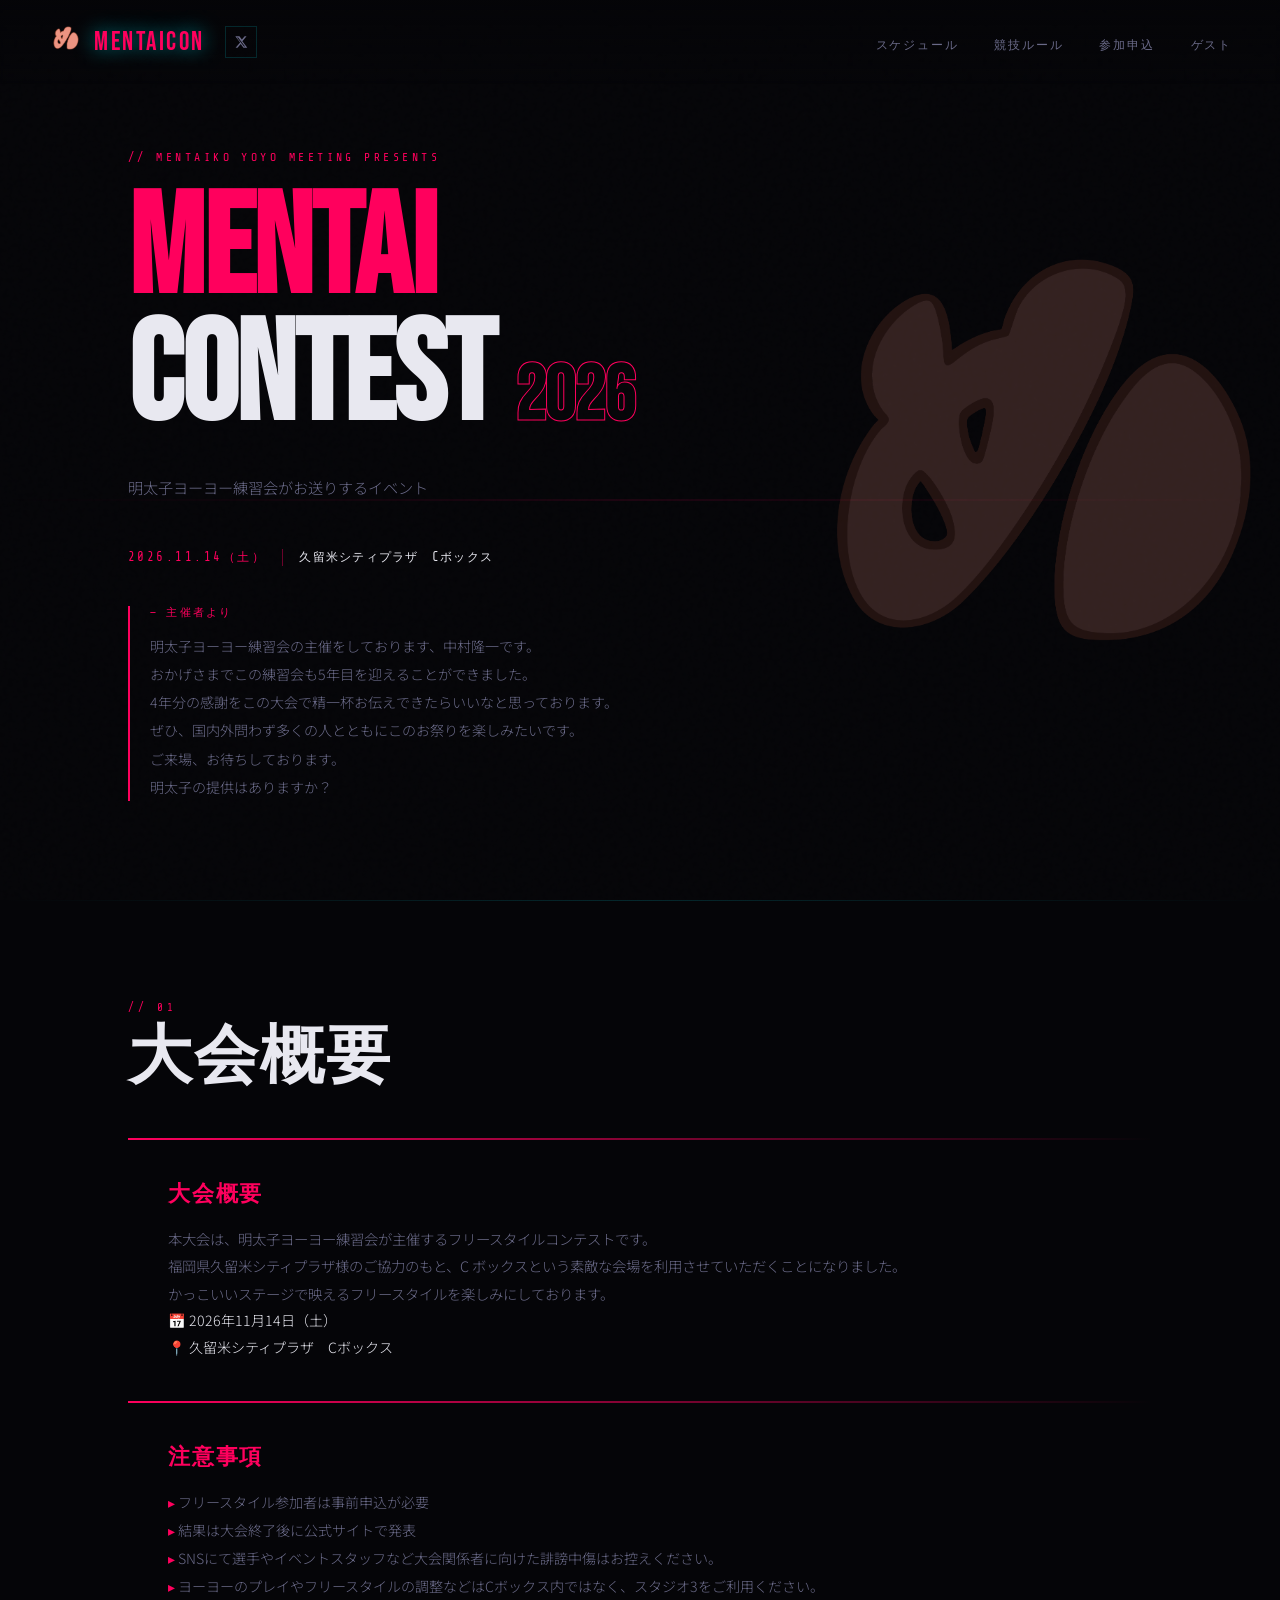
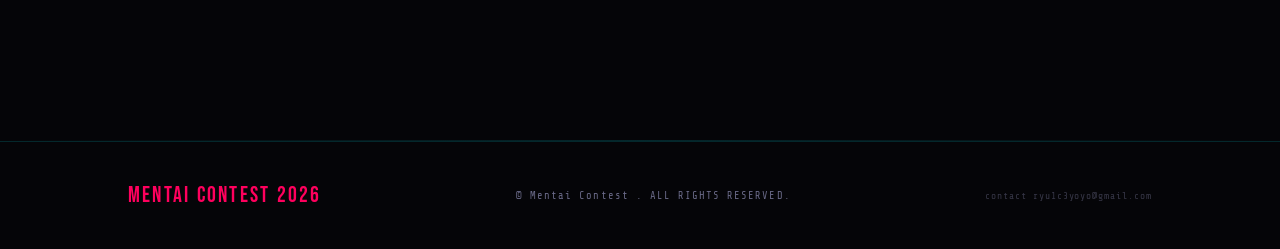
==== index.html @ aa9f78b6 "Add files via upload" ====
<!DOCTYPE html>

<html lang="ja">
<head>
<meta charset="utf-8"/>
<meta content="width=device-width, initial-scale=1.0" name="viewport"/>
<title>明太コンテスト 2026</title>
<link href="https://fonts.googleapis.com/css2?family=Bebas+Neue&amp;family=Noto+Sans+JP:wght@300;400;700&amp;family=Share+Tech+Mono&amp;display=swap" rel="stylesheet"/>


<link href="style.css" rel="stylesheet"/></head>

<body>

<!-- NAV -->
<nav>
<div class="nav-logo">
   <a href="index.html" class="nav-logo-link">
   <img alt="MC" class="nav-logo-img" src="mentaiko_logo_color_BGtouka.png"/>
   </a>
<span class="nav-logo-text">MentaiCon</span>
</div>
<div class="nav-sns">
<!-- <a href="https://www.instagram.com/アカウント名" target="_blank" class="sns-btn" aria-label="Instagram">
      <svg viewBox="0 0 24 24" fill="none" stroke="currentColor" stroke-width="1.5">
        <rect x="2" y="2" width="20" height="20" rx="5" ry="5"/>
        <circle cx="12" cy="12" r="4"/>
        <circle cx="17.5" cy="6.5" r="1" fill="currentColor" stroke="none"/>
      </svg>
    </a>-->
<a aria-label="X" class="sns-btn" href="https://x.com/mentaicontest?s=11" target="_blank">
<svg fill="currentColor" viewbox="0 0 24 24">
<path d="M18.244 2.25h3.308l-7.227 8.26 8.502 11.24H16.17l-4.714-6.231-5.401 6.231H2.742l7.73-8.835L2.25 2.25h6.988l4.265 5.638L18.244 2.25zm-1.161 17.52h1.833L7.084 4.126H5.117z"></path>
</svg>
</a>
</div>
<ul class="nav-links">
<!--<li><a href="overview.html">大会概要</a></li>-->
<li><a href="schedule.html">スケジュール</a></li>
<li><a href="rules.html">競技ルール</a></li>
<li><a href="entry.html">参加申込</a></li>
<li><a href="judges.html">ゲスト</a></li>
</ul>
<!-- ハンバーガーボタン -->
<div class="hamburger" id="hamburger">
<span></span>
<span></span>
<span></span>
</div>
</nav>
<!-- モバイルメニュー -->
<div class="mobile-menu" id="mobileMenu">
<!--<a href="overview.html" onclick="closeMenu()">大会概要</a>-->
<a href="schedule.html" onclick="closeMenu()">スケジュール</a>
<a href="rules.html" onclick="closeMenu()">競技ルール</a>
<a href="entry.html" onclick="closeMenu()">参加申込</a>
<a href="judges.html" onclick="closeMenu()">ゲスト</a>
</div>
<!-- HERO -->
<section class="hero" id="top">
<div class="scanline"></div>
<div class="yoyo-bg-wrap">
<img alt="" class="yoyo-bg" src="mentaiko_logo_color_BGtouka.png"/>
</div>
<div class="hero-label">// Mentaiko YoYo meeting presents</div>
<h1 class="hero-title">
<span>Mentai</span>
    Contest <span class="year">2026</span>
</h1>
<p class="hero-sub">明太子ヨーヨー練習会がお送りするイベント</p>
<div class="hero-venue">
<span class="hero-venue-date">2026.11.14（土）</span>
<span class="hero-venue-place">久留米シティプラザ　Cボックス</span>
</div>
<div class="hero-message">
<div class="hero-message-label">— 主催者より</div>
<p class="hero-message-text">
    明太子ヨーヨー練習会の主催をしております、中村隆一です。<br/>
    おかげさまでこの練習会も5年目を迎えることができました。<br/>
    4年分の感謝をこの大会で精一杯お伝えできたらいいなと思っております。<br/>
    ぜひ、国内外問わず多くの人とともにこのお祭りを楽しみたいです。<br/>
    ご来場、お待ちしております。<br/>
    明太子の提供はありますか？
  </p>
</div>
</section>
<div class="divider"></div>
<!-- OVERVIEW -->
<section id="overview">
<div class="section-label">// 01</div>
<h2 class="section-title">大会概要</h2>
<!--<div class="overview-grid">-->
<div class="overview-card">
<h3>大会概要</h3>
<p>本大会は、明太子ヨーヨー練習会が主催するフリースタイルコンテストです。<br/>
         福岡県久留米シティプラザ様のご協力のもと、C ボックスという素敵な会場を利用させていただくことになりました。<br/>
         かっこいいステージで映えるフリースタイルを楽しみにしております。
         <br/>
</p>
<p style="color:var(--text); font-size:0.88rem;">
        📅 2026年11月14日（土）<br/>
        📍 久留米シティプラザ　Cボックス<br/>
</p>
</div>
<div class="overview-card">
<h3>注意事項</h3>
<ul>
<li>フリースタイル参加者は事前申込が必要</li>
<li>結果は大会終了後に公式サイトで発表</li>
<li>SNSにて選手やイベントスタッフなど大会関係者に向けた誹謗中傷はお控えください。</li>
<li>ヨーヨーのプレイやフリースタイルの調整などはCボックス内ではなく、スタジオ3をご利用ください。</li>
</ul>
</div>
</div>
</section>
<div class="divider"></div>

<!-- FOOTER -->
<footer>
<div class="logo">Mentai Contest 2026</div>
<p>© Mentai Contest . ALL RIGHTS RESERVED.</p>
<p style="font-size:0.6rem; color: rgba(106,106,136,0.5);">contact ryu1c3yoyo@gmail.com</p>
</footer>

<script src="script.js"></script></body>
</html>
---- style.css ----
*, *::before, *::after { box-sizing: border-box; margin: 0; padding: 0; }

    :root {
      --bg: #050508;
      --surface: #050508;
      --card: #050508;
      --accent: #ff005d;
      --accent2: #ff005d;
      --gold: #ffd24a;
      --text: #e8e8f0;
      --muted: #6a6a88;
      --border: rgba(0,240,255,0.15);
    }

    html { scroll-behavior: smooth; }

    body {
      background: var(--bg);
      color: var(--text);
      font-family: 'Noto Sans JP', sans-serif;
      font-weight: 300;
      overflow-x: hidden;
      cursor: auto
    }

    /* Custom cursor */
    .cursor {
      position: fixed;
      width: 10px; height: 10px;
      background: var(--accent);
      border-radius: 50%;
      pointer-events: none;
      z-index: 9999;
      transform: translate(-50%, -50%);
      transition: transform 0.1s, width 0.2s, height 0.2s, background 0.2s;
      mix-blend-mode: screen;
    }
    .cursor-ring {
      position: fixed;
      width: 36px; height: 36px;
      border: 1px solid var(--accent);
      border-radius: 50%;
      pointer-events: none;
      z-index: 9998;
      transform: translate(-50%, -50%);
      transition: transform 0.10s ease-out, width 0.2s, height 0.2s;
      opacity: 0.5;
    }

    /* Noise overlay */
    body::before {
      content: '';
      position: fixed;
      inset: 0;
      background-image: url("data:image/svg+xml,%3Csvg viewBox='0 0 200 200' xmlns='http://www.w3.org/2000/svg'%3E%3Cfilter id='n'%3E%3CfeTurbulence type='fractalNoise' baseFrequency='0.9' numOctaves='4' stitchTiles='stitch'/%3E%3C/filter%3E%3Crect width='100%25' height='100%25' filter='url(%23n)' opacity='0.04'/%3E%3C/svg%3E");
      pointer-events: none;
      z-index: 0;
      opacity: 0.4;
    }


    /* NAV */
    nav {
      position: fixed;
      top: 0; left: 0; right: 0;
      z-index: 100;
      display: flex;
      align-items: center;
      justify-content: space-between;
      padding: 20px 48px;
      background: linear-gradient(to bottom, rgba(5,5,8,0.95), transparent);
      backdrop-filter: blur(2px);
    }
    .nav-logo {
      display: flex;
      align-items: center;
      gap: 10px;
      font-family: 'Bebas Neue', sans-serif;
      font-size: 1.6rem;
      letter-spacing: 0.1em;
      color: var(--accent);
      text-shadow: 0 0 20px rgba(0,240,255,0.6);
     }
    .nav-logo-img {
      width: 36px;
      height: 36px;
      object-fit: contain;
      mix-blend-mode: screen;
    }
    .nav-logo-text {
      color: var(--accent);
    }
    .nav-links { display: flex; gap: 36px; list-style: none; }
    .nav-links a {
      font-family: 'Share Tech Mono', monospace;
      font-size: 0.75rem;
      letter-spacing: 0.15em;
      color: var(--muted);
      text-decoration: none;
      text-transform: uppercase;
      transition: color 0.2s;
    }
    .nav-links a:hover { color: var(--accent); }
    .nav-sns {
  display: flex;
  align-items: center;
  gap: 8px;
  margin-right: auto;
  margin-left: 20px;
}
.sns-btn {
  display: flex;
  align-items: center;
  justify-content: center;
  width: 32px;
  height: 32px;
  border: 1px solid var(--border);
  color: var(--muted);
  transition: all 0.2s;
  text-decoration: none;
}
.sns-btn svg {
  width: 14px;
  height: 14px;
}
.sns-btn:hover {
  border-color: #ff005d;
  color: #ff005d;
}

@media (max-width: 768px) {
  .nav-sns {
    margin-left: 12px;
    gap: 6px;
  }
  .sns-btn {
    width: 28px;
    height: 28px;
  }
  .sns-btn svg {
    width: 12px;
    height: 12px;
  }
}
    /* ハンバーガーメニュー */
.hamburger {
  display: none;
  flex-direction: column;
  gap: 5px;
  cursor: pointer;
  padding: 4px;
  z-index: 200;
}
.hamburger span {
  display: block;
  width: 24px;
  height: 2px;
  background: var(--text);
  transition: all 0.3s;
}
.hamburger.open span:nth-child(1) {
  transform: translateY(7px) rotate(45deg);
}
.hamburger.open span:nth-child(2) {
  opacity: 0;
}
.hamburger.open span:nth-child(3) {
  transform: translateY(-7px) rotate(-45deg);
}

.mobile-menu {
  display: none;
  position: fixed;
  top: 0; left: 0; right: 0; bottom: 0;
  background: rgba(5, 5, 8, 0.97);
  z-index: 150;
  flex-direction: column;
  align-items: center;
  justify-content: center;
  gap: 40px;
}
.mobile-menu.open {
  display: flex;
}
.mobile-menu a {
  font-family: 'Bebas Neue', sans-serif;
  font-size: 2.5rem;
  letter-spacing: 0.15em;
  color: var(--text);
  text-decoration: none;
  transition: color 0.2s;
}
.mobile-menu a:hover {
  color: #ff005d;
}


    /* HERO */
    .hero {
      position: relative;
      min-height: 100vh;
      display: flex;
      flex-direction: column;
      justify-content: center;
      align-items: flex-start;
      padding: 0 10vw;
      padding-top: 100px; /* ← 追加 */
      overflow: hidden;
    }
    .hero-message {
      max-width: 540px;
      margin-bottom: 48px;
      opacity: 0;
      animation: fadeUp 0.8s 0.9s forwards;
      border-left: 2px solid #ff005d;
      padding-left: 20px;
    }
    .hero-message-label {
      font-family: 'Share Tech Mono', monospace;
      font-size: 0.68rem;
      letter-spacing: 0.2em;
      color: #ff005d;
      margin-bottom: 12px;
      text-transform: uppercase;
    }
    .hero-message-text {
      font-size: 0.88rem;
      color: var(--muted);
      line-height: 2;
    }

    /* Spinning yoyo graphic */
    .yoyo-bg-wrap {
      position: absolute;
      right: -5vw;
      top: 50%;
      transform: translateY(-50%);
      width: min(60vw, 600px);
      height: min(60vw, 600px);
      pointer-events: none;
      overflow: hidden;
    }
    .yoyo-bg {
      width: 100%;
      height: 100%;
      opacity: 0.2;   /* 一時的に見やすい値に */
      animation: spin 10s linear infinite;
      object-fit: contain; 
      mix-blend-mode: screen;    /* 白を飛ばす（背景が暗い場合向け）*/
    }
    @keyframes spin { to { transform: rotate(360deg); } }

    .hero-label {
      font-family: 'Share Tech Mono', monospace;
      font-size: 0.72rem;
      letter-spacing: 0.3em;
      color: var(--accent);
      text-transform: uppercase;
      margin-bottom: 24px;
      opacity: 0;
      animation: fadeUp 0.8s 0.2s forwards;
    }
    .hero-title {
      font-family: 'Bebas Neue', sans-serif;
      font-size: clamp(4rem, 11vw, 10rem);
      line-height: 0.9;
      letter-spacing: -0.01em;
      margin-bottom: 32px;
      opacity: 0;
      animation: fadeUp 0.8s 0.4s forwards;
    }
    .hero-title span { color: var(--accent); display: block; }
    .hero-title .year {
      color: transparent;
      -webkit-text-stroke: 1px #ff005d;
      font-size: 0.55em;
      display: inline;
    }
    .hero-sub {
      font-size: 0.95rem;
      color: var(--muted);
      max-width: 440px;
      line-height: 1.8;
      margin-bottom: 48px;
      opacity: 0;
      animation: fadeUp 0.8s 0.6s forwards;
    }
    .hero-cta {
      display: flex; gap: 16px;
      opacity: 0;
      animation: fadeUp 0.8s 0.8s forwards;
    }
    .btn {
      font-family: 'Share Tech Mono', monospace;
      font-size: 0.78rem;
      letter-spacing: 0.15em;
      text-transform: uppercase;
      padding: 14px 32px;
      border: none;
      cursor: pointer;
      text-decoration: none;
      transition: all 0.2s;
      display: inline-block;
    }
    .btn-primary {
      background: var(--accent);
      color: var(--bg);
      clip-path: polygon(0 0, calc(100% - 10px) 0, 100% 10px, 100% 100%, 10px 100%, 0 calc(100% - 10px));
    }
    .btn-primary:hover { background: #fff; box-shadow: 0 0 30px rgba(0,240,255,0.5); }
    .btn-ghost {
      background: transparent;
      color: var(--text);
      border: 1px solid var(--border);
    }
    .btn-ghost:hover { border-color: var(--accent); color: var(--accent); }

    .hero-stats {
      position: absolute;
      bottom: 48px; right: 10vw;
      display: flex; gap: 48px;
      opacity: 0;
      animation: fadeUp 0.8s 1s forwards;
    }
    .stat-item { text-align: right; }
    .stat-num {
      font-family: 'Bebas Neue', sans-serif;
      font-size: 2.8rem;
      color: var(--accent);
      line-height: 1;
    }
    .stat-label {
      font-family: 'Share Tech Mono', monospace;
      font-size: 0.65rem;
      letter-spacing: 0.2em;
      color: var(--muted);
      text-transform: uppercase;
    }

    @keyframes fadeUp {
      from { opacity: 0; transform: translateY(24px); }
      to { opacity: 1; transform: translateY(0); }
    }

    /* Scanline */
    .scanline {
      position: absolute;
      left: 0; right: 0;
      height: 2px;
      background: linear-gradient(to right, transparent, var(--accent), transparent);
      opacity: 0.1;
      animation: scanDown 6s linear infinite;
    }
    @keyframes scanDown {
      from { top: 0; }
      to { top: 100%; }
    }

    /* SECTIONS */
    section {
      position: relative;
      z-index: 1;
      padding: 100px 10vw;
    }

    .section-label {
      font-family: 'Share Tech Mono', monospace;
      font-size: 0.68rem;
      letter-spacing: 0.35em;
      color: var(--accent2);
      text-transform: uppercase;
      margin-bottom: 12px;
    }
    .section-title {
      font-family: 'Bebas Neue', sans-serif;
      font-size: clamp(2.4rem, 5vw, 4rem);
      letter-spacing: 0.03em;
      margin-bottom: 48px;
      line-height: 1;
    }

    /* DIVIDER */
    .divider {
      width: 100%;
      height: 1px;
      background: linear-gradient(to right, transparent, var(--border), transparent);
    }
    .hero-venue {
  display: flex;
  align-items: center;
  gap: 16px;
  margin-bottom: 40px;
  opacity: 0;
  animation: fadeUp 0.8s 0.7s forwards;
}
.hero-venue-date {
  font-family: 'Share Tech Mono', monospace;
  font-size: 0.78rem;
  letter-spacing: 0.2em;
  color: #ff005d;
}
.hero-venue-sep {
  color: var(--muted);
  font-size: 0.8rem;
}
.hero-venue-place {
  font-family: 'Share Tech Mono', monospace;
  font-size: 0.78rem;
  letter-spacing: 0.1em;
  color: var(--text);
  border-left: 1px solid rgba(255,0,93,0.4);
  padding-left: 16px;
}

    /* RULES SECTION */
    #rules { background: var(--bg); }

    .rules-hero {
      display: grid;
      grid-template-columns: 1fr 1fr;
      gap: 24px;
      margin-bottom: 24px;
    }

    .rule-card {
      background: var(--card);
      padding: 36px;
      position: relative;
      overflow: hidden;
      transition: transform 0.3s;
    }
    .rule-card:hover { transform: translateY(-4px); }
    .rule-card::before {
      content: '';
      position: absolute;
      top: 0; left: 0; right: 0;
      height: 2px;
      background: linear-gradient(to right, #ff005d, transparent);
    }
.rule-card.full-width {
  grid-column: 1 / -1;
}

.rule-card-header {
  display: flex;
  align-items: center;
  gap: 12px;
  margin-bottom: 20px;
}
.rule-number {
  font-family: 'Bebas Neue', sans-serif;
  font-size: 2.5rem;
  color: #ff005d;
  line-height: 1;
}
.rule-card-header-text h3 {
  font-family: 'Bebas Neue', sans-serif;
  font-size: 1.4rem;
  letter-spacing: 0.08em;
  color: #ff005d;
  line-height: 1;
}
.rule-card-header-text .rule-sub {
  font-family: 'Share Tech Mono', monospace;
  font-size: 0.68rem;
  letter-spacing: 0.1em;
  color: var(--muted);
  margin-top: 4px;
}

.rule-list {
  list-style: none;
  color: var(--muted);
  font-size: 0.88rem;
  line-height: 2;
}
.rule-list li {
  border-bottom: 1px solid var(--border);
  padding: 8px 0;
  display: flex;
  align-items: flex-start;
  gap: 8px;
}
.rule-list li:last-child { border-bottom: none; }
.rule-list li::before {
  
  color: #ff005d;
  flex-shrink: 0;
  margin-top: 2px;
}
.rule-list li strong {
  color: var(--text);
}

.rule-highlight {
  background: rgba(255, 0, 93, 0.08);
  border: 1px solid rgba(255, 0, 93, 0.3);
  padding: 12px 16px;
  margin: 16px 0;
  font-family: 'Share Tech Mono', monospace;
  font-size: 0.8rem;
  color: #ff005d;
  letter-spacing: 0.05em;
  display: flex;
  align-items: center;
  gap: 10px;
}
.rule-highlight::before {
  content: '★';
  font-size: 1rem;
}

.rule-badge-row {
  display: flex;
  flex-wrap: wrap;
  gap: 8px;
  margin-top: 12px;
}
.rule-badge {
  font-family: 'Share Tech Mono', monospace;
  font-size: 0.65rem;
  letter-spacing: 0.1em;
  padding: 4px 12px;
  border: 1px solid #ff005d;
  color: #ff005d;
}
.rule-badge.muted {
  border-color: var(--muted);
  color: var(--muted);
}
.rule-badge.gold {
  border-color: var(--gold);
  color: var(--gold);
}

.common-rules {
  display: grid;
  grid-template-columns: repeat(auto-fit, minmax(200px, 1fr));
  gap: 12px;
  margin-top: 20px;
}
.common-rule-item {
  background: rgba(255,0,93,0.05);
  border-left: 2px solid #ff005d;
  padding: 12px 16px;
  font-size: 0.83rem;
  color: var(--muted);
  line-height: 1.7;
}
.common-rule-item strong {
  color: var(--text);
  display: block;
  margin-bottom: 4px;
  font-family: 'Share Tech Mono', monospace;
  font-size: 0.7rem;
  letter-spacing: 0.1em;
  color: #ff005d;
}

.penalty-box {
  background: rgba(255,0,0,0.06);
  border: 1px solid rgba(255,0,0,0.3);
  padding: 16px 20px;
  margin-top: 20px;
  font-size: 0.85rem;
  color: var(--muted);
  line-height: 1.9;
}
.penalty-box .penalty-title {
  font-family: 'Share Tech Mono', monospace;
  font-size: 0.7rem;
  letter-spacing: 0.15em;
  color: #ff4444;
  margin-bottom: 8px;
  text-transform: uppercase;
}

.bonus-box {
  background: rgba(255, 210, 74, 0.06);
  border: 1px solid rgba(255, 210, 74, 0.3);
  padding: 16px 20px;
  margin-top: 12px;
  font-size: 0.85rem;
  color: var(--muted);
  line-height: 1.9;
}
.bonus-box .bonus-title {
  font-family: 'Share Tech Mono', monospace;
  font-size: 0.7rem;
  letter-spacing: 0.15em;
  color: var(--gold);
  margin-bottom: 8px;
  text-transform: uppercase;
}
.rules-comment {
  margin-top: 32px;
  
  padding: 24px 28px;
  background: rgba(255, 0, 93, 0.04);
  max-width: 800px;
}
.rules-comment-label {
  font-family: 'Share Tech Mono', monospace;
  font-size: 0.68rem;
  letter-spacing: 0.2em;
  color: #ff005d;
  margin-bottom: 12px;
  text-transform: uppercase;
}
.rules-comment-text {
  font-size: 0.88rem;
  color: var(--muted);
  line-height: 2;
}
.order-flow {
  display: flex;
  align-items: center;
  gap: 12px;
  margin-top: 16px;
  flex-wrap: wrap;
}
.order-block {
  font-family: 'Share Tech Mono', monospace;
  font-size: 0.72rem;
  letter-spacing: 0.08em;
  padding: 10px 20px;
  border: 1px solid rgba(255,0,93,0.4);
  color: var(--text);
  text-align: center;
}
.order-block span {
  display: block;
  font-size: 0.6rem;
  margin-top: 4px;
}
.order-arrow {
  color: #ff005d;
  font-size: 1.2rem;
}

@media (max-width: 768px) {
  .order-flow {
    gap: 8px;
  }
  .order-block {
    padding: 8px 12px;
    font-size: 0.65rem;
  }
}

@media (max-width: 768px) {
  .rules-hero { grid-template-columns: 1fr; }
  .rule-card.full-width { grid-column: 1; }
  .common-rules { grid-template-columns: 1fr; }
}

    /* OVERVIEW + RULES */
    .overview-grid {
      display: grid;
      grid-template-columns: 1fr 1fr;
      gap: 2px;
    }
    .overview-card {
      background: var(--card);
      padding: 40px;
      position: relative;
      overflow: hidden;
      transition: transform 0.3s;
    }
    .overview-card:hover { transform: translateY(-4px); }
    .overview-card::before {
      content: '';
      position: absolute;
      top: 0; left: 0; right: 0;
      height: 2px;
      background: linear-gradient(to right, var(--accent), transparent);
    }
    .overview-card h3 {
      font-family: 'Bebas Neue', sans-serif;
      font-size: 1.4rem;
      letter-spacing: 0.08em;
      color: var(--accent);
      margin-bottom: 16px;
    }
    .overview-card p {
      color: var(--muted);
      line-height: 1.9;
      font-size: 0.9rem;
    }
    .overview-card ul {
      list-style: none;
      color: var(--muted);
      font-size: 0.88rem;
      line-height: 2;
    }
    .overview-card ul li::before {
      content: '▸ ';
      color: var(--accent);
    }
    .cat-tag {
      display: inline-block;
      font-family: 'Share Tech Mono', monospace;
      font-size: 0.68rem;
      letter-spacing: 0.1em;
      padding: 4px 10px;
      border: 1px solid var(--accent);
      color: var(--accent);
      margin: 4px 4px 4px 0;
    }

    /* SCHEDULE */
    #schedule { background: var(--surface); }
    .schedule-list { display: flex; flex-direction: column; gap: 2px; }
    .schedule-item {
      display: grid;
      grid-template-columns: 140px 1fr auto;
      align-items: center;
      gap: 32px;
      padding: 24px 32px;
      background: var(--card);
      border-left: 2px solid transparent;
      transition: border-color 0.2s, background 0.2s;
    }
    .schedule-item:hover { border-left-color: var(--accent); background: #151520; }
    .schedule-date {
      font-family: 'Bebas Neue', sans-serif;
      font-size: 1.1rem;
      letter-spacing: 0.1em;
      color: var(--accent);
    }
    .schedule-name {
      font-size: 0.92rem;
      font-weight: 700;
      color: var(--text);
    }
    .schedule-detail {
      font-family: 'Share Tech Mono', monospace;
      font-size: 0.7rem;
      color: var(--muted);
      margin-top: 4px;
      letter-spacing: 0.05em;
    }
    .schedule-status {
      font-family: 'Share Tech Mono', monospace;
      font-size: 0.68rem;
      letter-spacing: 0.1em;
      padding: 6px 14px;
      white-space: nowrap;
    }
    .status-open { border: 1px solid #00ff9f; color: #00ff9f; }
    .status-soon { border: 1px solid var(--gold); color: var(--gold); }
    .status-closed { border: 1px solid var(--muted); color: var(--muted); }



    /* ENTRY */
    #entry { background: var(--bg); }
    .entry-wrap {
      display: grid;
      grid-template-columns: 1fr 1fr;
      gap: 60px;
      align-items: start;
    }
    .entry-info p {
      color: var(--muted);
      line-height: 1.9;
      font-size: 0.9rem;
      margin-bottom: 24px;
    }
    .fee-table { width: 100%; border-collapse: collapse; }
    .fee-table th, .fee-table td {
      padding: 12px 16px;
      font-size: 0.85rem;
      text-align: left;
      border-bottom: 1px solid var(--border);
    }
    .fee-table th {
      font-family: 'Share Tech Mono', monospace;
      font-size: 0.68rem;
      letter-spacing: 0.15em;
      color: var(--accent);
      text-transform: uppercase;
    }
    .fee-table td { color: var(--muted); }
    .entry-form { display: flex; flex-direction: column; gap: 16px; }
    .form-group { display: flex; flex-direction: column; gap: 6px; }
    .form-group label {
      font-family: 'Share Tech Mono', monospace;
      font-size: 0.68rem;
      letter-spacing: 0.15em;
      color: var(--accent);
      text-transform: uppercase;
    }
    .form-group input, .form-group select {
      background: var(--card);
      border: 1px solid var(--border);
      color: var(--text);
      padding: 12px 16px;
      font-family: 'Noto Sans JP', sans-serif;
      font-size: 0.88rem;
      outline: none;
      transition: border-color 0.2s;
    }
    .form-group input:focus, .form-group select:focus { border-color: var(--accent); }
    .form-group select option { background: var(--card); }
    .form-group input::placeholder,
    .form-group select::placeholder {color: rgba(106, 106, 136, 0.4);
    }
    .form-row { display: grid; grid-template-columns: 1fr 1fr; gap: 16px; }



    /* RESULTS */
    #results { background: var(--surface); }
    .results-tabs {
      display: flex; gap: 2px; margin-bottom: 2px;
    }
    .tab-btn {
      font-family: 'Share Tech Mono', monospace;
      font-size: 0.72rem;
      letter-spacing: 0.15em;
      text-transform: uppercase;
      padding: 10px 24px;
      background: var(--card);
      border: none;
      color: var(--muted);
      cursor: pointer;
      transition: all 0.2s;
    }
    .tab-btn.active { background: var(--accent); color: var(--bg); }
    .results-table-wrap { overflow-x: auto; }
    .results-table { width: 100%; border-collapse: collapse; }
    .results-table th {
      font-family: 'Share Tech Mono', monospace;
      font-size: 0.65rem;
      letter-spacing: 0.2em;
      text-transform: uppercase;
      color: var(--accent);
      padding: 14px 20px;
      text-align: left;
      background: var(--card);
      border-bottom: 2px solid var(--border);
    }
    .results-table td {
      padding: 14px 20px;
      font-size: 0.88rem;
      color: var(--muted);
      border-bottom: 1px solid var(--border);
      transition: background 0.15s;
    }
    .results-table tr:hover td { background: rgba(0,240,255,0.04); }
    .rank-1 { color: var(--gold) !important; font-weight: 700; }
    .rank-2 { color: #c0c0c0 !important; font-weight: 700; }
    .rank-3 { color: #cd7f32 !important; font-weight: 700; }
    .rank-medal { font-size: 1.1rem; }
    .player-name { color: var(--text) !important; font-weight: 700; }
    .score-val {
      font-family: 'Share Tech Mono', monospace;
      font-size: 0.9rem;
      color: var(--accent) !important;
    }
    .hidden { display: none; }



    /* JUDGES SECTION */
#judges { background: var(--surface); }

.judges-grid {
  display: grid;
  grid-template-columns: repeat(auto-fit, minmax(280px, 1fr));
  gap: 24px;
}

.judge-card {
  background: var(--card);
  position: relative;
  overflow: hidden;
  transition: transform 0.3s;
}
.judge-card:hover { transform: translateY(-6px); }
.judge-card::before {
  content: '';
  position: absolute;
  top: 0; left: 0; right: 0;
  height: 2px;
  background: linear-gradient(to right, #ff005d, transparent);
}

.judge-photo {
  width: 100%;
  aspect-ratio: 1 / 1;
  object-fit: cover;
  display: block;
  filter: grayscale(20%);
  transition: filter 0.3s;
}
.judge-card:hover .judge-photo { filter: grayscale(0%); }

.judge-photo-placeholder {
  width: 100%;
  aspect-ratio: 1 / 1;
  background: var(--surface);
  display: flex;
  align-items: center;
  justify-content: center;
  font-family: 'Bebas Neue', sans-serif;
  font-size: 4rem;
  color: rgba(255,0,93,0.2);
  letter-spacing: 0.1em;
}

.judge-body {
  padding: 28px;
}

.judge-name {
  font-family: 'Bebas Neue', sans-serif;
  font-size: 1.6rem;
  letter-spacing: 0.08em;
  color: var(--text);
  line-height: 1;
  margin-bottom: 4px;
}
.judge-name-sub {
  font-family: 'Share Tech Mono', monospace;
  font-size: 0.68rem;
  letter-spacing: 0.15em;
  color: #ff005d;
  text-transform: uppercase;
  margin-bottom: 16px;
}

.judge-career {
  display: flex;
  flex-direction: column;
  gap: 6px;
  margin-bottom: 20px;
  padding-bottom: 20px;
  border-bottom: 1px solid var(--border);
}
.judge-career-item {
  display: flex;
  align-items: flex-start;
  gap: 8px;
  font-size: 0.8rem;
  color: var(--muted);
  line-height: 1.5;
}
.judge-career-item::before {
  content: '▸';
  color: #ff005d;
  flex-shrink: 0;
  font-size: 0.7rem;
  margin-top: 2px;
}

.judge-bio {
  font-size: 0.85rem;
  color: var(--muted);
  line-height: 1.9;
}

.judge-tags {
  display: flex;
  flex-wrap: wrap;
  gap: 6px;
  margin-top: 16px;
}
.judge-tag {
  font-family: 'Share Tech Mono', monospace;
  font-size: 0.62rem;
  letter-spacing: 0.1em;
  padding: 3px 10px;
  border: 1px solid rgba(255,0,93,0.4);
  color: #ff005d;
}

@media (max-width: 768px) {
  .judges-grid { grid-template-columns: 1fr; }
}


    /* FOOTER */
    footer {
      position: relative; z-index: 1;
      padding: 40px 10vw;
      border-top: 1px solid var(--border);
      display: flex;
      justify-content: space-between;
      align-items: center;
    }
    footer .logo {
      font-family: 'Bebas Neue', sans-serif;
      font-size: 1.4rem;
      color: var(--accent);
      letter-spacing: 0.1em;
    }
    footer p {
      font-family: 'Share Tech Mono', monospace;
      font-size: 0.65rem;
      color: var(--muted);
      letter-spacing: 0.1em;
    }

    /* Glitch line decoration */
    .glitch-line {
      height: 1px;
      background: var(--accent2);
      width: 60px;
      margin-bottom: 20px;
      position: relative;
    }
    .glitch-line::after {
      content: '';
      position: absolute;
      top: 4px; left: 12px;
      height: 1px;
      width: 24px;
      background: var(--accent);
    }

    @media (max-width: 768px) {
      nav { padding: 16px 24px; }
      .nav-links { display: none; }
      section { padding: 64px 24px; }
      .hero { padding: 0 24px; }
      .hero-stats { right: 24px; gap: 24px; }
      .stat-num { font-size: 1.8rem; }
      .overview-grid { grid-template-columns: 1fr; }
      .entry-wrap { grid-template-columns: 1fr; gap: 32px; }
      .schedule-item { grid-template-columns: 100px 1fr; }
      .schedule-item {
        grid-template-columns: 80px 1fr;
        gap: 12px;
       padding: 16px;
      }
      .schedule-status {
         grid-column: 2;
         justify-self: start;
         margin-top: 4px;
         font-size: 0.62rem;
         padding: 4px 10px;
      }
      footer { flex-direction: column; gap: 16px; text-align: center; }
      .hamburger { display: flex; }
      .nav-links { display: none; }
      .yoyo-bg-wrap {
        width: 80vw;
        height: 80vw;
        right: 50%;
        top: 50%;
        transform: translate(50%, -50%);
        opacity: 0.5;
        overflow: hidden;
  }

  .yoyo-bg {
    width: 100%;
    height: 100%;
    object-fit: contain;
    mix-blend-mode: screen;
  }
    }
    .upcoming-box {
  display: flex;
  flex-direction: column;
  align-items: center;
  justify-content: center;
  padding: 80px 0;
  border: 1px solid var(--border);
}

.upcoming-text {
  font-family: 'Bebas Neue', sans-serif;
  font-size: clamp(3rem, 8vw, 6rem);
  letter-spacing: 0.2em;
  color: transparent;
  -webkit-text-stroke: 1px rgba(255, 0, 93, 0.4);
  animation: pulse 2s ease-in-out infinite;
}

.upcoming-sub {
  font-family: 'Share Tech Mono', monospace;
  font-size: 0.72rem;
  letter-spacing: 0.3em;
  color: var(--muted);
  margin-top: 16px;
  text-transform: uppercase;
}

@keyframes pulse {
  0%, 100% { opacity: 0.4; }
  50% { opacity: 1; }
}
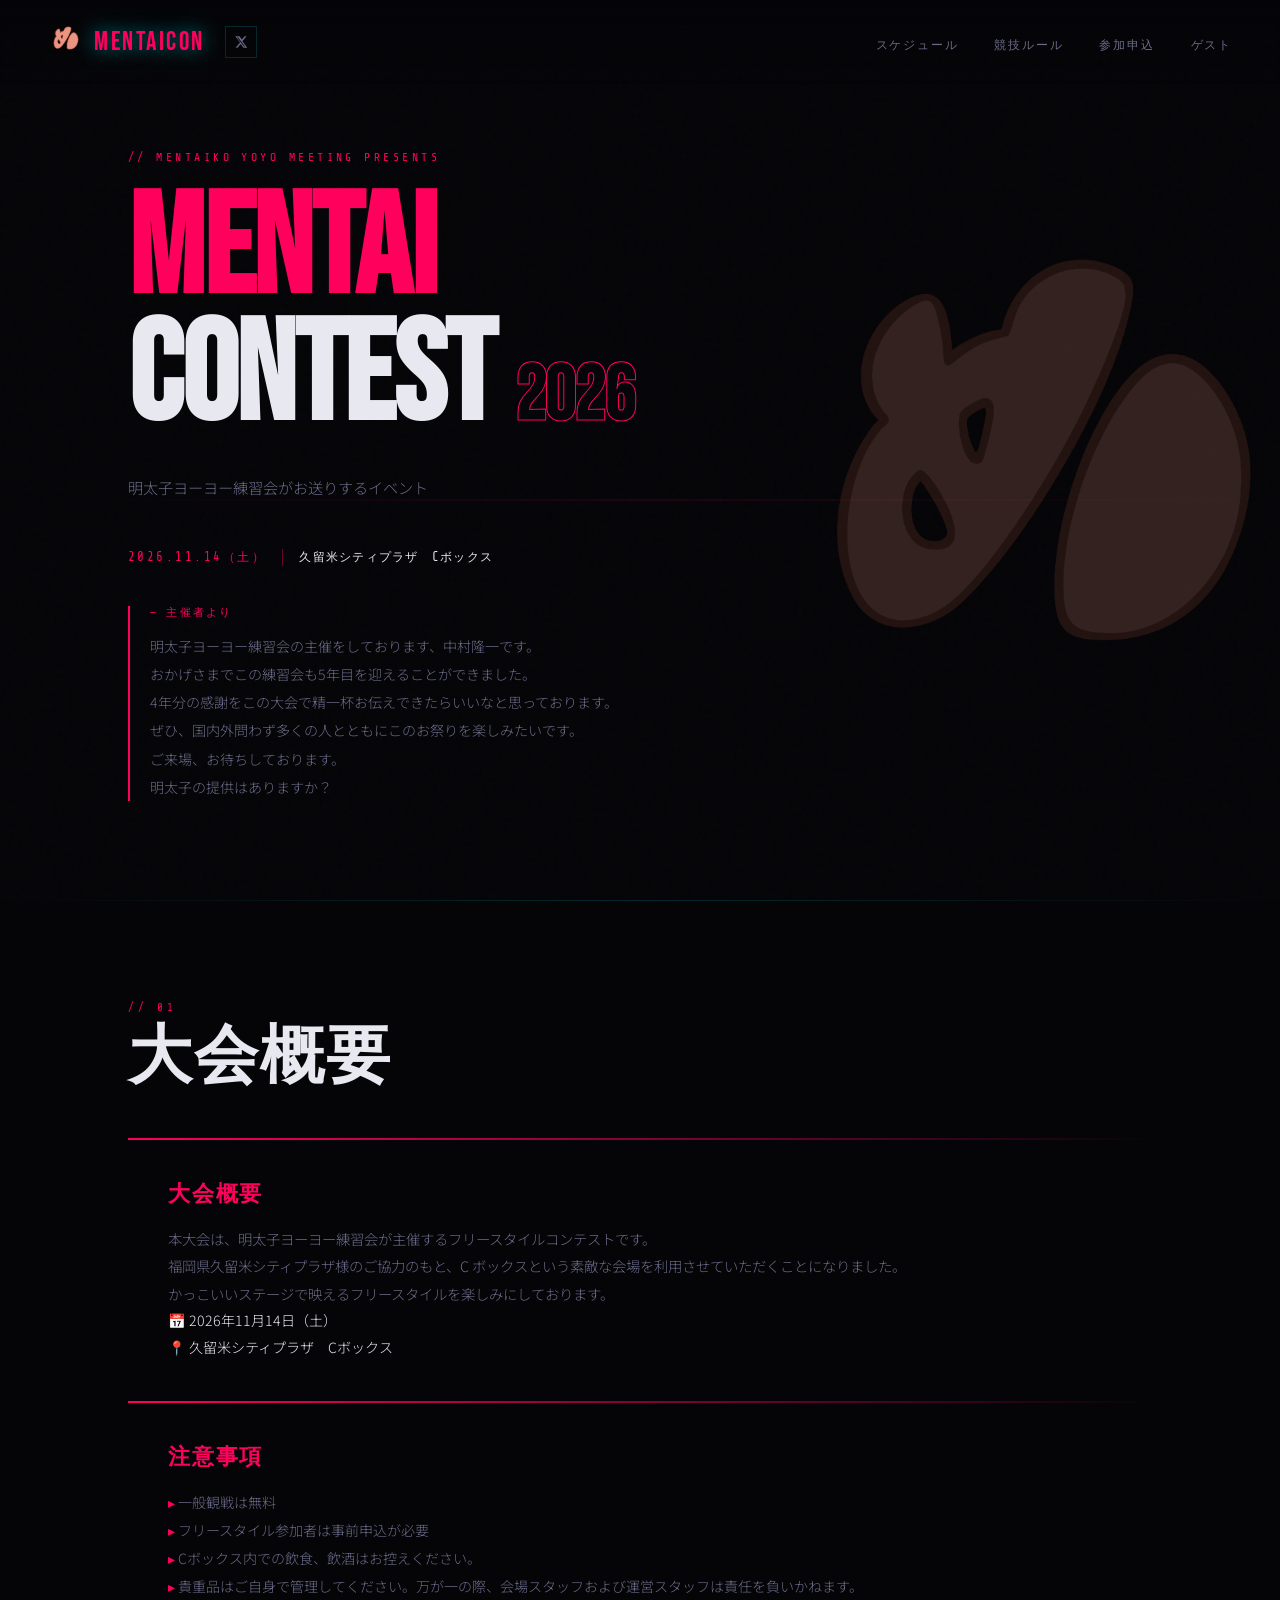
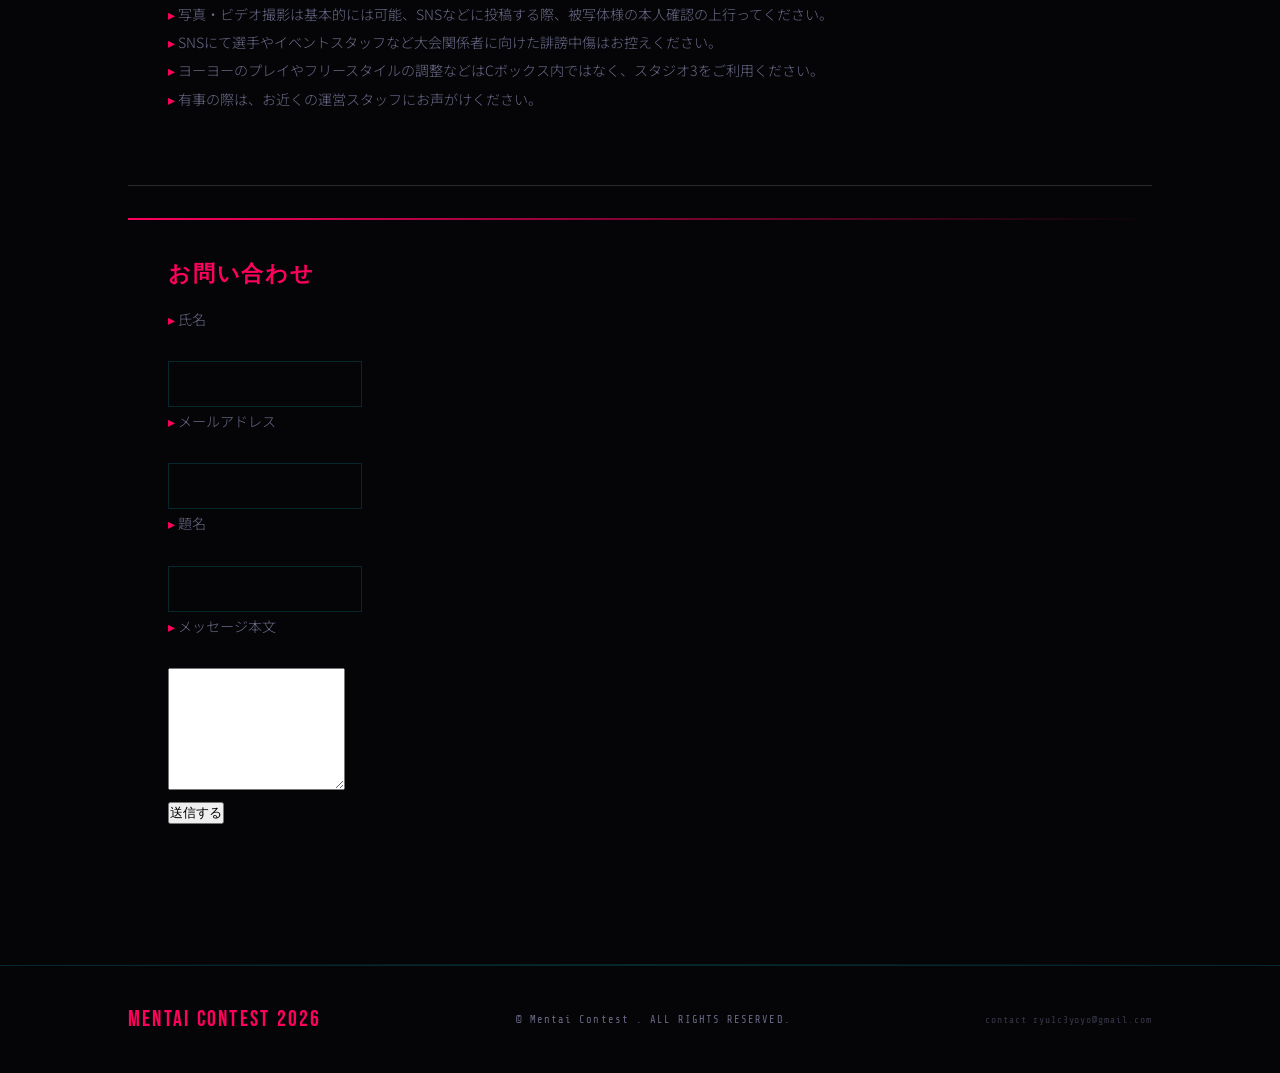
==== commit 27864620: "Update index.html" ====
--- a/index.html
+++ b/index.html
@@ -85,6 +85,8 @@
 </div>
 </section>
 <div class="divider"></div>
+
+
 <!-- OVERVIEW -->
 <section id="overview">
 <div class="section-label">// 01</div>
@@ -105,11 +107,61 @@
 <div class="overview-card">
 <h3>注意事項</h3>
 <ul>
+<li>一般観戦は無料</li>
 <li>フリースタイル参加者は事前申込が必要</li>
-<li>結果は大会終了後に公式サイトで発表</li>
+<li>Cボックス内での飲食、飲酒はお控えください。</li>
+<li>貴重品はご自身で管理してください。万が一の際、会場スタッフおよび運営スタッフは責任を負いかねます。</li>
+<li>写真・ビデオ撮影は基本的には可能、SNSなどに投稿する際、被写体様の本人確認の上行ってください。</li>
 <li>SNSにて選手やイベントスタッフなど大会関係者に向けた誹謗中傷はお控えください。</li>
 <li>ヨーヨーのプレイやフリースタイルの調整などはCボックス内ではなく、スタジオ3をご利用ください。</li>
+<li>有事の際は、お近くの運営スタッフにお声がけください。</li>
 </ul>
+</div>
+<hr style="margin:2rem 0; border:0; border-top:1px solid rgba(255,255,255,0.15);">
+
+<div class="overview-card">
+<!-- お問い合わせ -->
+<h3>お問い合わせ</h3>
+
+<form action="https://formsubmit.co/ryu1c3yoyo@gmail.com" method="POST">
+
+  <!-- スパム対策 -->
+  <input type="hidden" name="_captcha" value="false">
+
+  <!-- 送信後のページ（必要に応じて変更） -->
+  <!-- <input type="hidden" name="_next" value="https://mentaicontest.com/thanks.html"> -->
+
+  <div class="form-group">
+    <ul>
+    <li>氏名</li><br>
+    <input type="text" name="名前" required>
+    </ul>
+  </div>
+
+  <div class="form-group">
+    <ul>
+    <li>メールアドレス</li><br>
+    <input type="email" name="メールアドレス" required>
+    </ul>
+  </div>
+
+  <div class="form-group">
+    <ul>
+    <li>題名</li><br>
+    <input type="text" name="件名" required>
+    </ul>
+  </div>
+
+  <div class="form-group">
+    <ul>
+    <li>メッセージ本文</li><br>
+    <textarea name="本文" rows="8" required></textarea>
+    </ul>
+  </div>
+
+  <button type="submit">送信する</button>
+
+</form>
 </div>
 </div>
 </section>
@@ -123,4 +175,4 @@
 </footer>
 
 <script src="script.js"></script></body>
-</html>+</html>
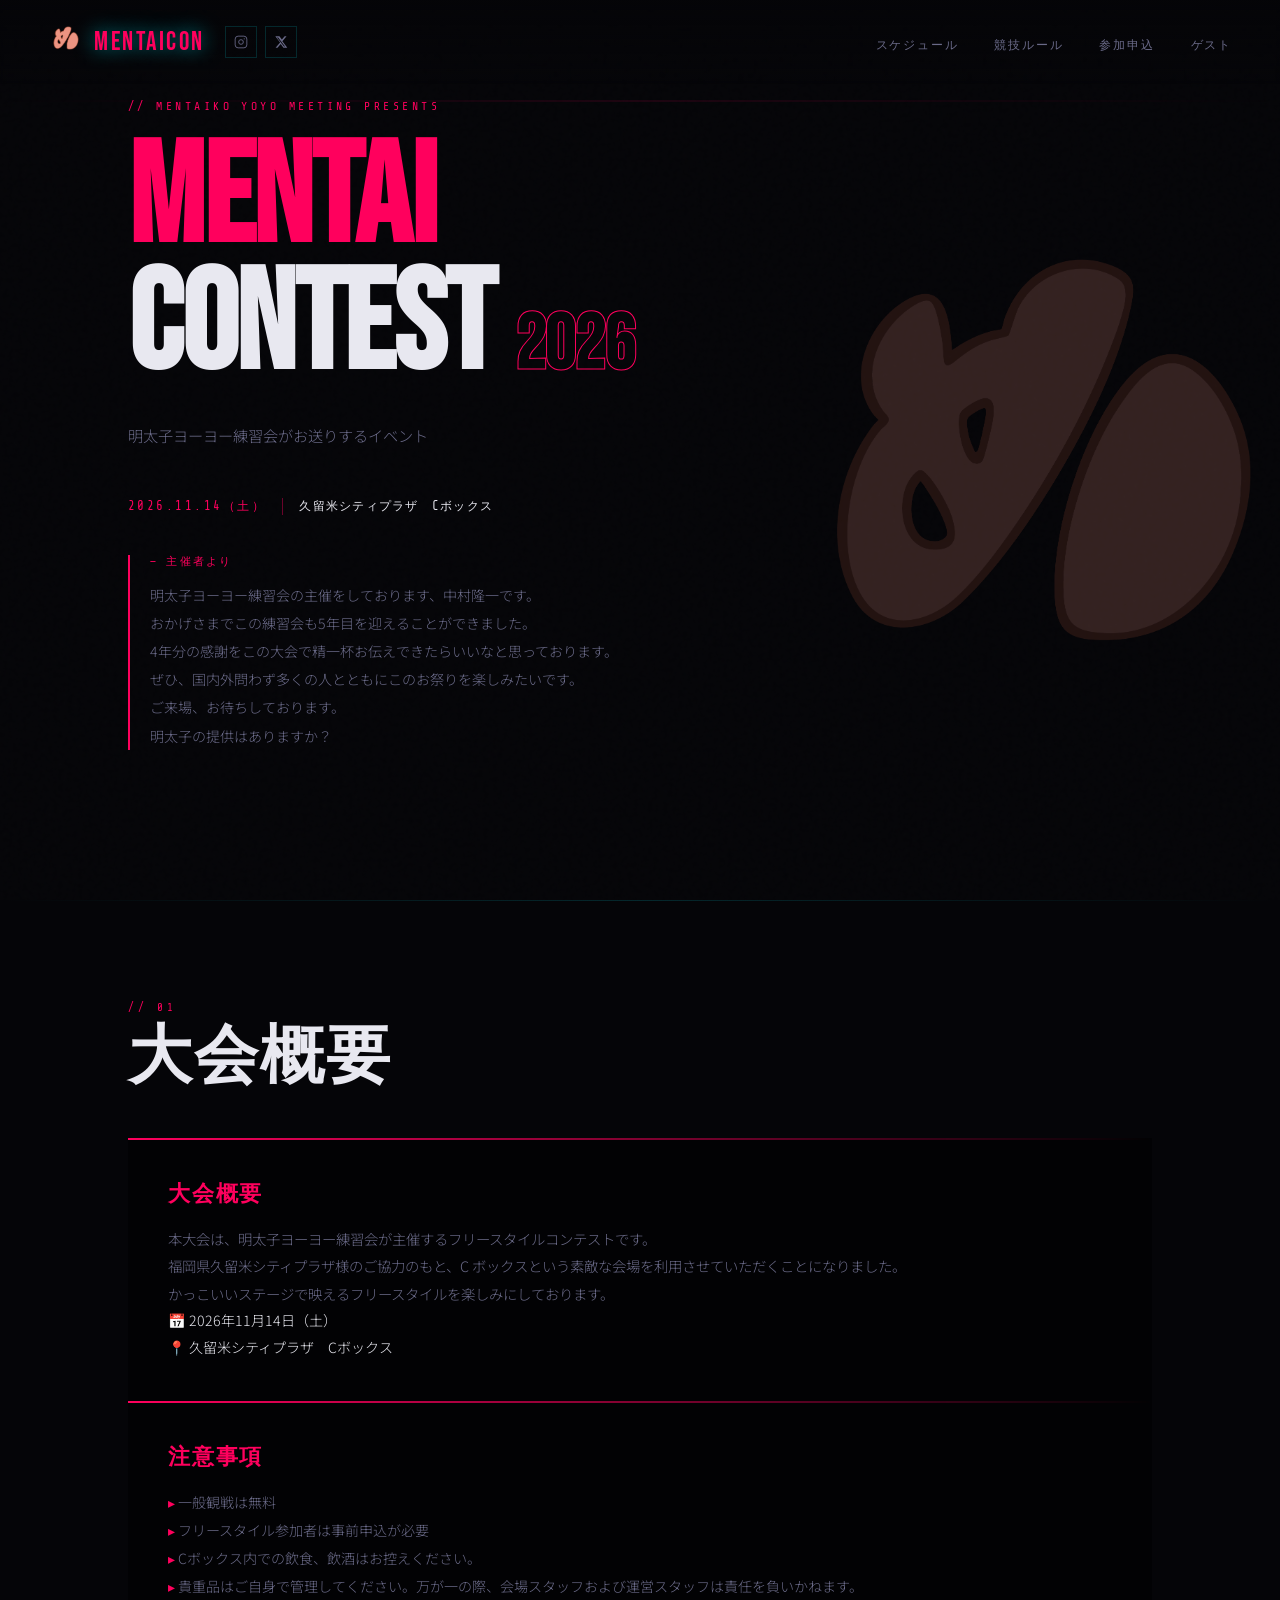
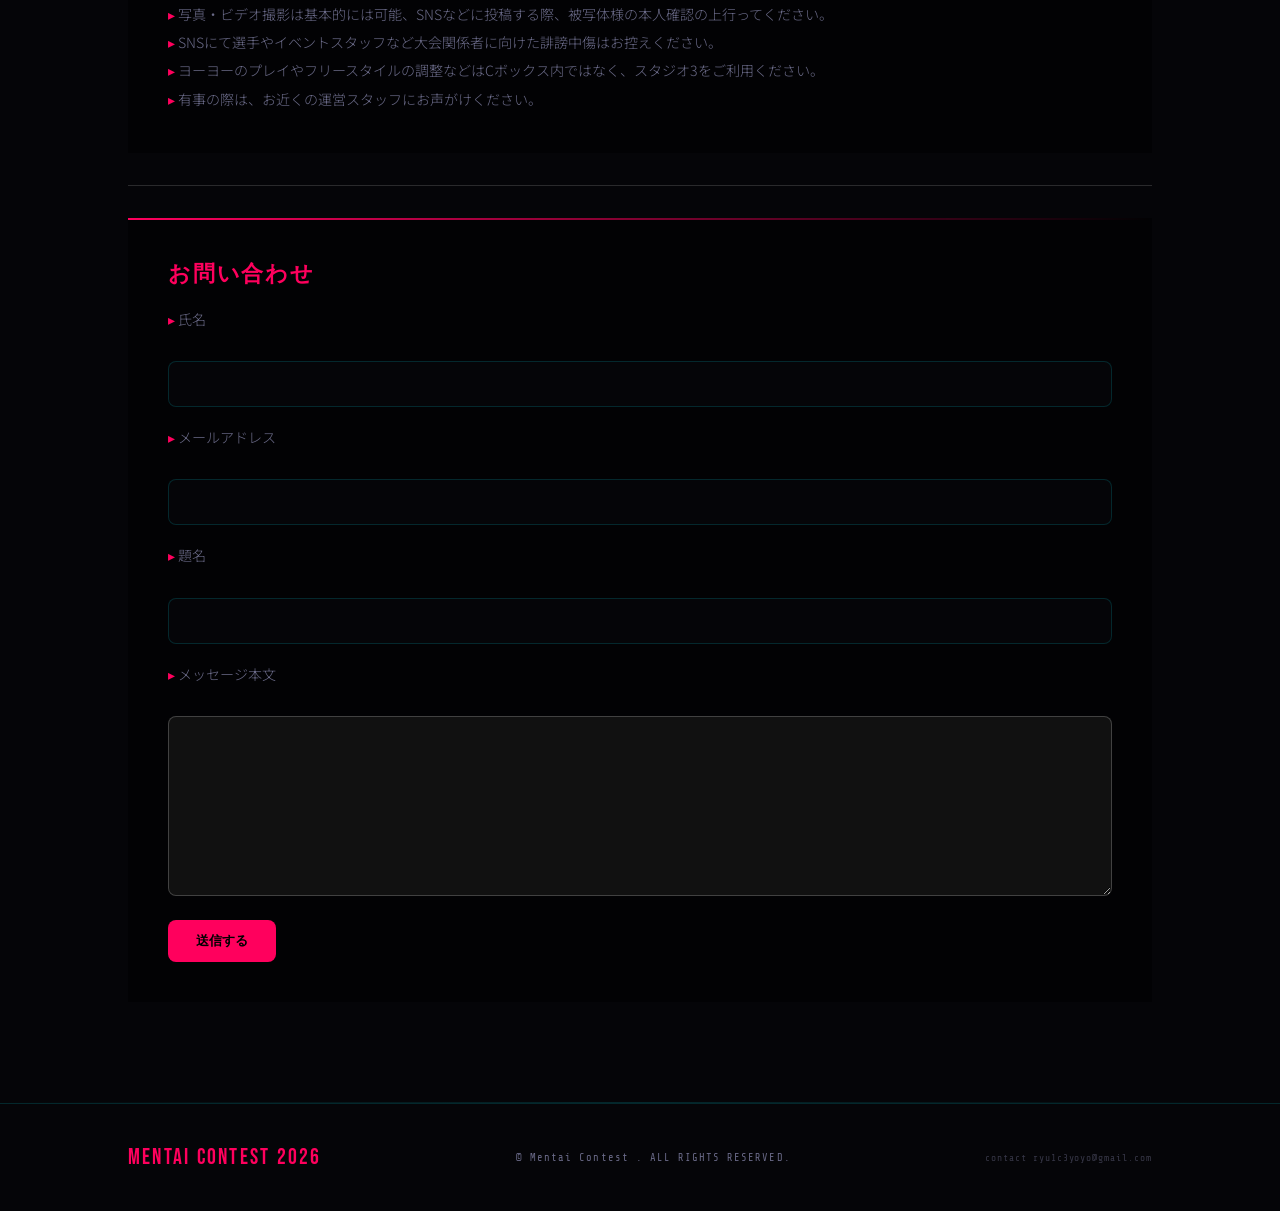
==== commit ca854609: "Update index.html" ====
--- a/index.html
+++ b/index.html
@@ -21,13 +21,13 @@
 <span class="nav-logo-text">MentaiCon</span>
 </div>
 <div class="nav-sns">
-<!-- <a href="https://www.instagram.com/アカウント名" target="_blank" class="sns-btn" aria-label="Instagram">
+<a aria-label="Instagram" class="sns-btn" href="https://www.instagram.com/mentaicontest?igsi=MXZqcjV1aGtrMWhndA%3D%3D&utm_source=qr" target="_blank"  >
       <svg viewBox="0 0 24 24" fill="none" stroke="currentColor" stroke-width="1.5">
         <rect x="2" y="2" width="20" height="20" rx="5" ry="5"/>
         <circle cx="12" cy="12" r="4"/>
         <circle cx="17.5" cy="6.5" r="1" fill="currentColor" stroke="none"/>
       </svg>
-    </a>-->
+</a>
 <a aria-label="X" class="sns-btn" href="https://x.com/mentaicontest?s=11" target="_blank">
 <svg fill="currentColor" viewbox="0 0 24 24">
 <path d="M18.244 2.25h3.308l-7.227 8.26 8.502 11.24H16.17l-4.714-6.231-5.401 6.231H2.742l7.73-8.835L2.25 2.25h6.988l4.265 5.638L18.244 2.25zm-1.161 17.52h1.833L7.084 4.126H5.117z"></path>
@@ -50,11 +50,13 @@
 </nav>
 <!-- モバイルメニュー -->
 <div class="mobile-menu" id="mobileMenu">
+<div class="mobile-menu-content">
 <!--<a href="overview.html" onclick="closeMenu()">大会概要</a>-->
 <a href="schedule.html" onclick="closeMenu()">スケジュール</a>
 <a href="rules.html" onclick="closeMenu()">競技ルール</a>
 <a href="entry.html" onclick="closeMenu()">参加申込</a>
 <a href="judges.html" onclick="closeMenu()">ゲスト</a>
+</div>
 </div>
 <!-- HERO -->
 <section class="hero" id="top">
--- a/style.css
+++ b/style.css
@@ -62,7 +62,7 @@
 
     /* NAV */
     nav {
-      position: fixed;
+      position: absolute;
       top: 0; left: 0; right: 0;
       z-index: 100;
       display: flex;
@@ -130,7 +130,21 @@
 }
 
 @media (max-width: 768px) {
+  nav{
+    display:grid;
+    grid-template-columns:auto 1fr auto;
+    align-items:center;
+  }
+  .nav-logo-text{
+    display:none;
+  }
+
+  .nav-logo-img{
+    width:32px;
+    height:32px;
+  }
   .nav-sns {
+    margin-right:0;
     margin-left: 12px;
     gap: 6px;
   }
@@ -150,7 +164,8 @@
   gap: 5px;
   cursor: pointer;
   padding: 4px;
-  z-index: 200;
+  position:relative;
+  z-index: 9999;
 }
 .hamburger span {
   display: block;
@@ -173,12 +188,18 @@
   display: none;
   position: fixed;
   top: 0; left: 0; right: 0; bottom: 0;
-  background: rgba(5, 5, 8, 0.97);
-  z-index: 150;
+  background: rgba(0, 0, 0, 0.97);
+  z-index: 9999;
   flex-direction: column;
   align-items: center;
   justify-content: center;
   gap: 40px;
+}
+.mobile-menu-content{
+    display:flex;
+    flex-direction:column;
+    align-items:center;
+    gap:40px;
 }
 .mobile-menu.open {
   display: flex;
@@ -202,7 +223,7 @@
       min-height: 100vh;
       display: flex;
       flex-direction: column;
-      justify-content: center;
+      justify-content: flex-start;
       align-items: flex-start;
       padding: 0 10vw;
       padding-top: 100px; /* ← 追加 */
@@ -232,7 +253,7 @@
 
     /* Spinning yoyo graphic */
     .yoyo-bg-wrap {
-      position: absolute;
+      position: fixed;
       right: -5vw;
       top: 50%;
       transform: translateY(-50%);
@@ -337,6 +358,22 @@
       color: var(--muted);
       text-transform: uppercase;
     }
+    @media (max-width: 768px){
+
+      .hero{
+            padding-top: 100px !important;
+      }
+
+    .hero-label{
+        margin-bottom: 40px;
+        font-size: 0.8rem;
+    }
+
+    .hero-title{
+        margin-top: 30px;
+    }
+
+}
 
     @keyframes fadeUp {
       from { opacity: 0; transform: translateY(24px); }
@@ -362,6 +399,7 @@
       position: relative;
       z-index: 1;
       padding: 100px 10vw;
+      animation: fadeUp 1s ease;
     }
 
     .section-label {
@@ -424,7 +462,7 @@
     }
 
     .rule-card {
-      background: var(--card);
+      background: rgba(0, 0, 0, 0.5);
       padding: 36px;
       position: relative;
       overflow: hidden;
@@ -655,14 +693,14 @@
   .common-rules { grid-template-columns: 1fr; }
 }
 
-    /* OVERVIEW + RULES */
+    /* OVERVIEW  */
     .overview-grid {
       display: grid;
       grid-template-columns: 1fr 1fr;
       gap: 2px;
     }
     .overview-card {
-      background: var(--card);
+      background: rgba(0, 0, 0, 0.5);
       padding: 40px;
       position: relative;
       overflow: hidden;
@@ -708,6 +746,50 @@
       color: var(--accent);
       margin: 4px 4px 4px 0;
     }
+    
+    /* お問い合わせ */
+    .form-group{
+    margin-bottom:1rem;
+}
+
+.form-group label{
+    display:block;
+    margin-bottom:0.4rem;
+    font-weight:bold;
+    color: var(--text)
+}
+
+.form-group input,
+.form-group textarea{
+    width:100%;
+    padding:12px;
+    border:1px solid rgba(255,255,255,0.2);
+    border-radius:8px;
+    background:#111;
+    color:#fff;
+    font-size:1rem;
+    box-sizing:border-box;
+}
+
+.form-group textarea{
+    resize:vertical;
+    min-height:180px;
+}
+
+button[type="submit"]{
+    background:#ff005d;
+    color:#000;
+    border:none;
+    padding:12px 28px;
+    border-radius:8px;
+    font-weight:bold;
+    cursor:pointer;
+    transition:0.2s;
+}
+
+button[type="submit"]:hover{
+    opacity:0.85;
+}
 
     /* SCHEDULE */
     #schedule { background: var(--surface); }
@@ -1025,7 +1107,7 @@
       nav { padding: 16px 24px; }
       .nav-links { display: none; }
       section { padding: 64px 24px; }
-      .hero { padding: 0 24px; }
+      .hero{padding: 260px 24px 0;}
       .hero-stats { right: 24px; gap: 24px; }
       .stat-num { font-size: 1.8rem; }
       .overview-grid { grid-template-columns: 1fr; }
@@ -1070,6 +1152,9 @@
   justify-content: center;
   padding: 80px 0;
   border: 1px solid var(--border);
+  width: 80%;
+  max-width: 700px;
+  margin: 0 auto;
 }
 
 .upcoming-text {
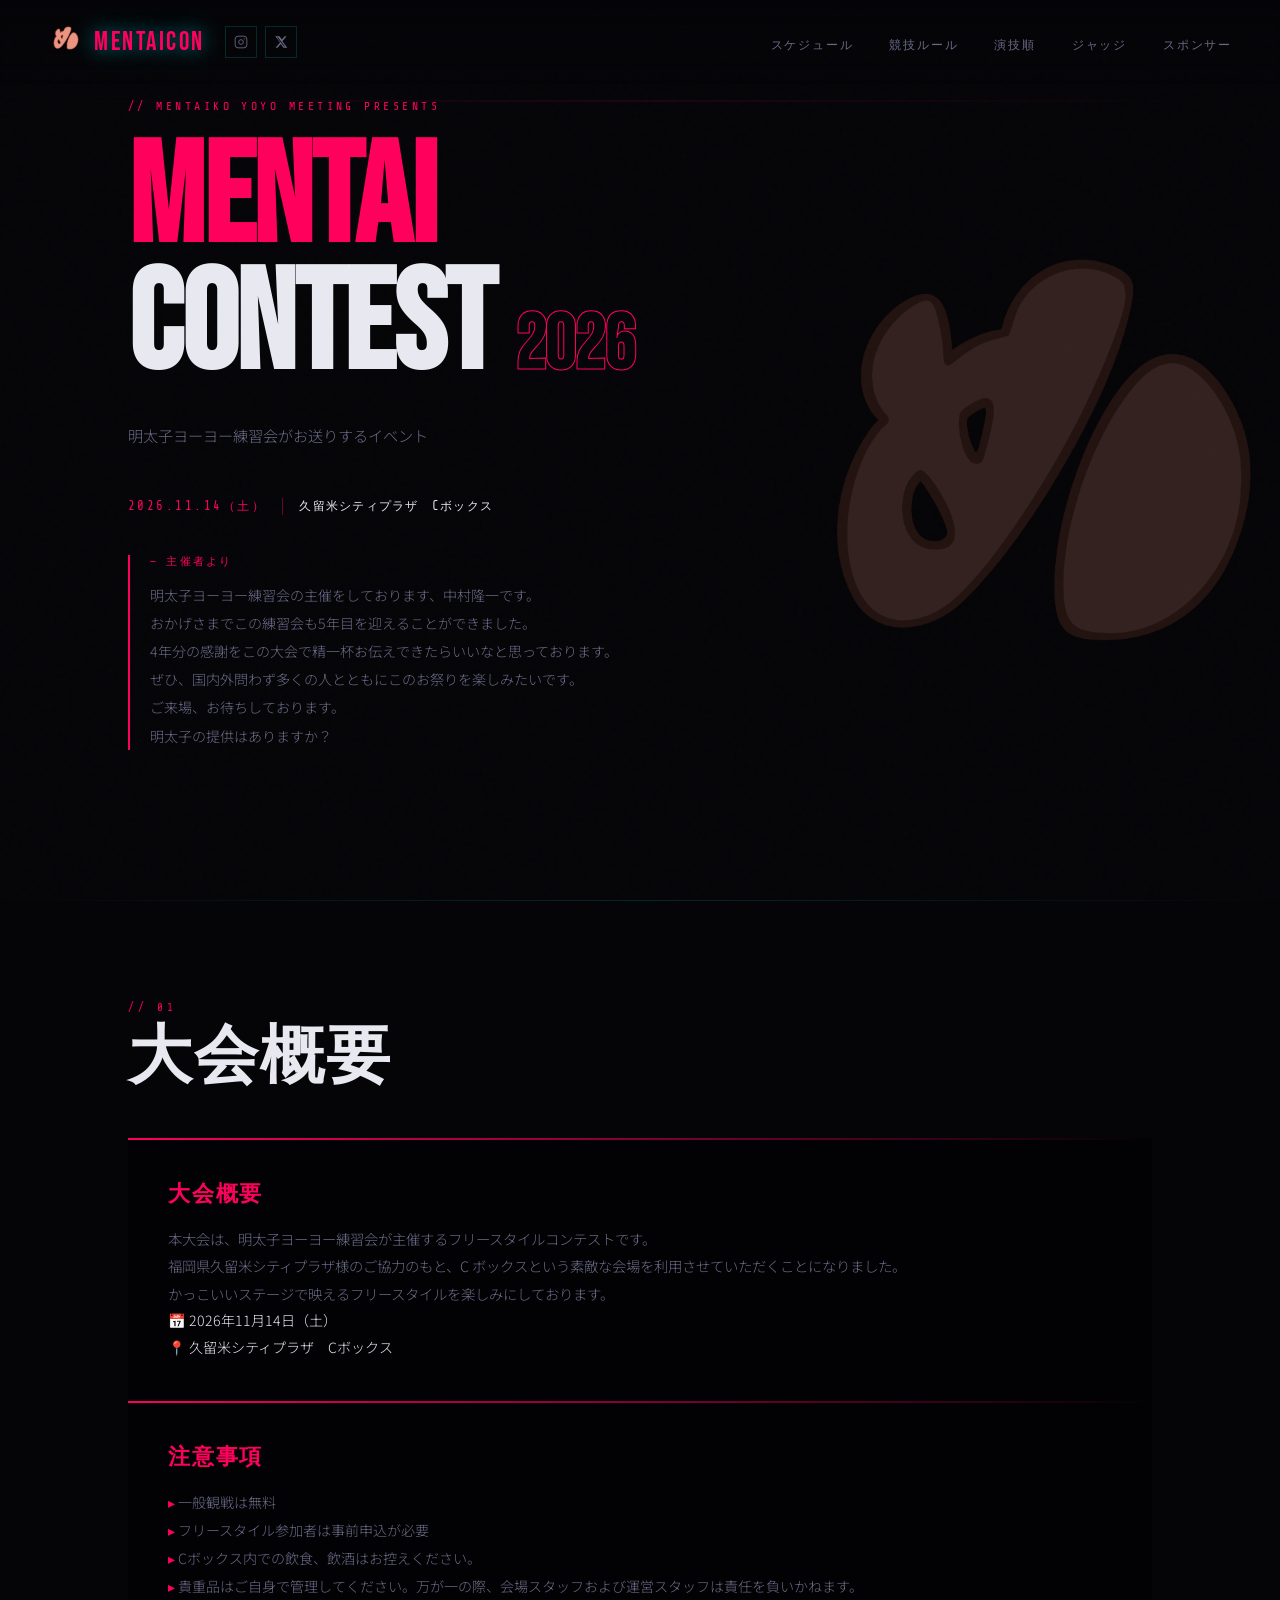
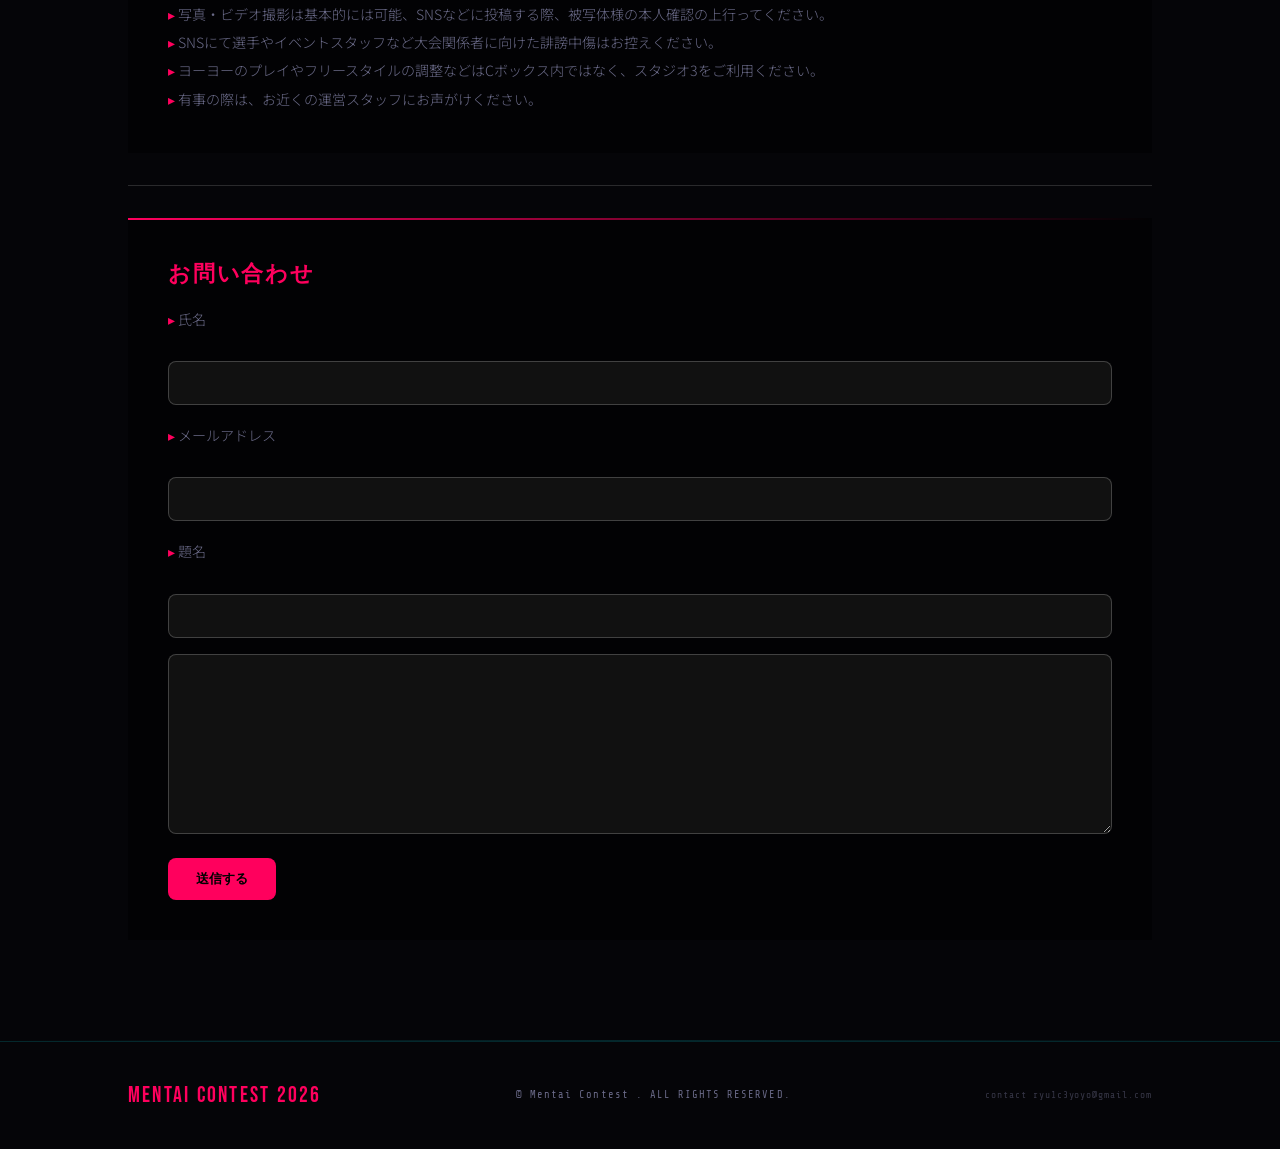
==== commit d5525690: "Update index.html" ====
--- a/index.html
+++ b/index.html
@@ -35,11 +35,11 @@
 </a>
 </div>
 <ul class="nav-links">
-<!--<li><a href="overview.html">大会概要</a></li>-->
 <li><a href="schedule.html">スケジュール</a></li>
 <li><a href="rules.html">競技ルール</a></li>
-<li><a href="entry.html">参加申込</a></li>
-<li><a href="judges.html">ゲスト</a></li>
+<li><a href="entry.html">演技順</a></li>
+<li><a href="judges.html">ジャッジ</a></li>
+<li><a href="sponsor.html">スポンサー</a></li>
 </ul>
 <!-- ハンバーガーボタン -->
 <div class="hamburger" id="hamburger">
@@ -50,12 +50,11 @@
 </nav>
 <!-- モバイルメニュー -->
 <div class="mobile-menu" id="mobileMenu">
-<div class="mobile-menu-content">
-<!--<a href="overview.html" onclick="closeMenu()">大会概要</a>-->
 <a href="schedule.html" onclick="closeMenu()">スケジュール</a>
 <a href="rules.html" onclick="closeMenu()">競技ルール</a>
-<a href="entry.html" onclick="closeMenu()">参加申込</a>
-<a href="judges.html" onclick="closeMenu()">ゲスト</a>
+<a href="entry.html" onclick="closeMenu()">演技順</a>
+<a href="judges.html" onclick="closeMenu()">ジャッジ</a>
+<a href="sponsor.html" onclick="closeMenu()">スポンサー</a>
 </div>
 </div>
 <!-- HERO -->
@@ -156,7 +155,7 @@
 
   <div class="form-group">
     <ul>
-    <li>メッセージ本文</li><br>
+    
     <textarea name="本文" rows="8" required></textarea>
     </ul>
   </div>
--- a/style.css
+++ b/style.css
@@ -266,7 +266,7 @@
       width: 100%;
       height: 100%;
       opacity: 0.2;   /* 一時的に見やすい値に */
-      animation: spin 10s linear infinite;
+      animation: spin 1s linear infinite;
       object-fit: contain; 
       mix-blend-mode: screen;    /* 白を飛ばす（背景が暗い場合向け）*/
     }
@@ -837,61 +837,133 @@
 
 
     /* ENTRY */
-    #entry { background: var(--bg); }
-    .entry-wrap {
-      display: grid;
-      grid-template-columns: 1fr 1fr;
-      gap: 60px;
-      align-items: start;
-    }
-    .entry-info p {
-      color: var(--muted);
-      line-height: 1.9;
-      font-size: 0.9rem;
-      margin-bottom: 24px;
-    }
-    .fee-table { width: 100%; border-collapse: collapse; }
-    .fee-table th, .fee-table td {
-      padding: 12px 16px;
-      font-size: 0.85rem;
-      text-align: left;
-      border-bottom: 1px solid var(--border);
-    }
-    .fee-table th {
-      font-family: 'Share Tech Mono', monospace;
-      font-size: 0.68rem;
-      letter-spacing: 0.15em;
-      color: var(--accent);
-      text-transform: uppercase;
-    }
-    .fee-table td { color: var(--muted); }
-    .entry-form { display: flex; flex-direction: column; gap: 16px; }
-    .form-group { display: flex; flex-direction: column; gap: 6px; }
-    .form-group label {
-      font-family: 'Share Tech Mono', monospace;
-      font-size: 0.68rem;
-      letter-spacing: 0.15em;
-      color: var(--accent);
-      text-transform: uppercase;
-    }
-    .form-group input, .form-group select {
-      background: var(--card);
-      border: 1px solid var(--border);
-      color: var(--text);
-      padding: 12px 16px;
-      font-family: 'Noto Sans JP', sans-serif;
-      font-size: 0.88rem;
-      outline: none;
-      transition: border-color 0.2s;
-    }
-    .form-group input:focus, .form-group select:focus { border-color: var(--accent); }
-    .form-group select option { background: var(--card); }
-    .form-group input::placeholder,
-    .form-group select::placeholder {color: rgba(106, 106, 136, 0.4);
-    }
-    .form-row { display: grid; grid-template-columns: 1fr 1fr; gap: 16px; }
-
-
+#entry { background: rgba(0, 0, 0, 0.5); position: relative; /* z-indexを効かせるための起点 */}
+
+/* 画像を薄く・背面に固定 */
+#entry .yoyo-bg-wrap {
+  z-index: 0;
+}
+#entry .yoyo-bg {
+  opacity: 0.1; /* 0.2 → 0.1 程度にしてさらに薄く */
+}
+
+/* フォームのカードを画像の上に幅広く重ねる */
+#entry .overview-card {
+  position: relative;
+  z-index: 2;
+  width: 100%;
+  max-width: 900px;      /* 右の画像エリアまで届く広さに調整 */
+  background: rgba(0, 0, 0, 0.55); /* 半透明なので画像がうっすら透ける */
+}
+
+.entry-wrap {
+  display: grid;
+  grid-template-columns: 1fr 1fr;
+  gap: 60px;
+  align-items: start;
+}
+.entry-info p {
+  color: var(--muted);
+  line-height: 1.9;
+  font-size: 0.9rem;
+  margin-bottom: 24px;
+}
+.fee-table { width: 100%; border-collapse: collapse; }
+.fee-table th, .fee-table td {
+  padding: 12px 16px;
+  font-size: 0.85rem;
+  text-align: left;
+  border-bottom: 1px solid var(--border);
+}
+.fee-table th {
+  font-family: 'Share Tech Mono', monospace;
+  font-size: 0.68rem;
+  letter-spacing: 0.15em;
+  color: var(--accent);
+  text-transform: uppercase;
+}
+.fee-table td { color: var(--muted); }
+
+.entry-form { display: flex; flex-direction: column; gap: 16px; }
+
+.entryform-group {
+  display: flex;
+  flex-direction: column;
+  gap: 6px;
+  margin-bottom: 16px; /* ← 項目間の余白を追加 */
+}
+.entryform-group label {
+  font-family: 'Share Tech Mono', monospace;
+  font-size: 0.68rem;
+  letter-spacing: 0.15em;
+  color: var(--accent);
+  text-transform: uppercase;
+}
+.entryform-group input,
+.entryform-group select {           /* ← .form-group を .entryform-group に修正 */
+  background: var(--card);
+  border: 1px solid var(--border);
+  color: var(--text);
+  padding: 12px 16px;
+  font-family: 'Noto Sans JP', sans-serif;
+  font-size: 0.88rem;
+  outline: none;
+  transition: border-color 0.2s;
+}
+.entryform-group input:focus,
+.entryform-group select:focus { border-color: var(--accent); } /* ← 同上 */
+.entryform-group select option { background: var(--card); }
+.entryform-group input::placeholder,
+.entryform-group select::placeholder { color: rgba(106, 106, 136, 0.4); }
+
+.entryform-row {
+  display: grid;
+  grid-template-columns: 1fr 1fr;
+  gap: 16px;
+  margin-bottom: 16px; /* ← 行としての余白も統一 */
+}
+.entryform-row .entryform-group {
+  margin-bottom: 0; /* ← row内では外側row側でmargin管理するので二重にならないよう0に */
+}
+
+.entryform-group textarea {
+  background: var(--card);
+  border: 1px solid var(--border);
+  color: var(--text);
+  padding: 12px 16px;
+  font-family: 'Noto Sans JP', sans-serif;
+  font-size: 0.88rem;
+  outline: none;
+  transition: border-color 0.2s;
+  resize: vertical;
+  min-height: 160px;   /* ← 欄の高さ（広さ)。もっと広くしたければ数値を上げる */
+  width: 100%;
+}
+.entryform-group textarea:focus {
+  border-color: var(--accent);
+}
+.entryform-group textarea::placeholder {
+  color: rgba(106, 106, 136, 0.4);
+}
+
+@media (max-width: 768px) {
+  /* スマホでは画像をもう少し見えるようにする */
+  #entry .yoyo-bg {
+    opacity: 0.35; /* PC用の0.1より高めに */
+  }
+
+  /* カードの背景も薄くして画像を透かす */
+  #entry .overview-card {
+    background: rgba(0, 0, 0, 0.35); /* PC用の0.55より薄く */
+    max-width: 100%;
+  }
+  @media (max-width: 768px) {
+  .entryform-row {
+    display: flex;
+    flex-direction: column;
+  }
+}
+}
 
     /* RESULTS */
     #results { background: var(--surface); }
@@ -950,16 +1022,18 @@
 #judges { background: var(--surface); }
 
 .judges-grid {
-  display: grid;
-  grid-template-columns: repeat(auto-fit, minmax(280px, 1fr));
+  display: flex;
+  flex-direction: column;
   gap: 24px;
 }
 
 .judge-card {
-  background: var(--card);
+  background:  rgba(0, 0, 0, 0.5);
   position: relative;
   overflow: hidden;
   transition: transform 0.3s;
+  display: flex;
+  flex-direction: row;
 }
 .judge-card:hover { transform: translateY(-6px); }
 .judge-card::before {
@@ -971,18 +1045,18 @@
 }
 
 .judge-photo {
-  width: 100%;
-  aspect-ratio: 1 / 1;
+  width: 50%;
+  flex-shrink:0;
+  aspect-ratio: 3 / 4;
   object-fit: cover;
   display: block;
-  filter: grayscale(20%);
   transition: filter 0.3s;
 }
 .judge-card:hover .judge-photo { filter: grayscale(0%); }
 
 .judge-photo-placeholder {
   width: 100%;
-  aspect-ratio: 1 / 1;
+  aspect-ratio: 3 / 4;
   background: var(--surface);
   display: flex;
   align-items: center;
@@ -995,6 +1069,8 @@
 
 .judge-body {
   padding: 28px;
+  flex:1;
+  min-width:0; /* テキストがはみ出さないための保険 */
 }
 
 .judge-name {
@@ -1007,7 +1083,7 @@
 }
 .judge-name-sub {
   font-family: 'Share Tech Mono', monospace;
-  font-size: 0.68rem;
+  font-size: 1rem;
   letter-spacing: 0.15em;
   color: #ff005d;
   text-transform: uppercase;
@@ -1060,7 +1136,18 @@
 }
 
 @media (max-width: 768px) {
-  .judges-grid { grid-template-columns: 1fr; }
+  .judges-grid {
+    /* PC/スマホ共通でflexなのでここは変更不要 */
+  }
+
+  .judge-card {
+    flex-direction: column; /* 横並び→縦並びに切り替え */
+  }
+
+  .judge-photo,
+  .judge-photo-placeholder {
+    width: 100%; /* PCでの固定幅(280pxなど)を解除して横幅いっぱいに */
+  }
 }
 
 
@@ -1160,7 +1247,7 @@
 .upcoming-text {
   font-family: 'Bebas Neue', sans-serif;
   font-size: clamp(3rem, 8vw, 6rem);
-  letter-spacing: 0.2em;
+  letter-spacing: 0.1em;
   color: transparent;
   -webkit-text-stroke: 1px rgba(255, 0, 93, 0.4);
   animation: pulse 2s ease-in-out infinite;
@@ -1179,3 +1266,37 @@
   0%, 100% { opacity: 0.4; }
   50% { opacity: 1; }
 }
+/* 演技順画像 */
+.freestyle-order-images {
+  display: grid;
+  grid-template-columns: repeat(2, 1fr);
+  gap: 24px;
+
+  width: 100%;
+  max-width: 1500px;
+  margin: 0 auto;
+}
+
+.freestyle-order-images img {
+  display: block;
+  width: 100%;
+  height: auto;
+  object-fit: contain;
+}
+
+/* 演技順画像の表示領域 */
+#entry .upcoming-box {
+  width: 100%;
+  max-width: 1500px;
+  padding: 0;
+  border: none;
+  margin: 0 auto;
+}
+
+/* スマートフォン */
+@media (max-width: 768px) {
+  .freestyle-order-images {
+    grid-template-columns: 1fr;
+    gap: 20px;
+  }
+}
